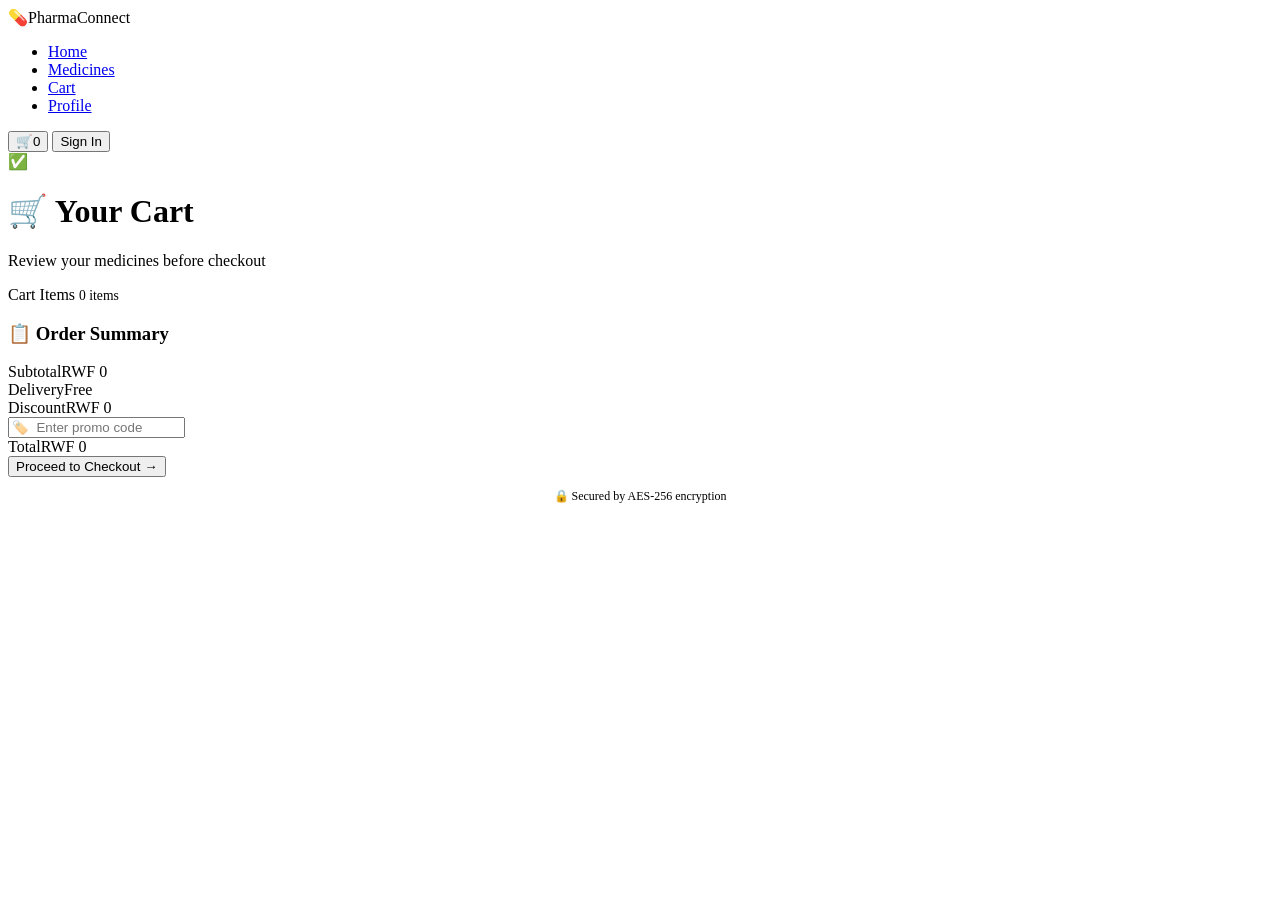
==== Frontend/cart.html @ b7d09fcd "Add PharmaConnect website" ====
<!DOCTYPE html>
<html lang="en">
<head>
  <meta charset="UTF-8"/>
  <meta name="viewport" content="width=device-width, initial-scale=1.0"/>
  <title>PharmaConnect — Cart</title>
  <link href="https://fonts.googleapis.com/css2?family=Syne:wght@400;600;700;800&family=DM+Sans:wght@300;400;500&display=swap" rel="stylesheet"/>
  <link rel="stylesheet" href="../css/style.css"/>
  
  
  
</head>
<body>

<nav>
  <div class="nav-logo" onclick="window.location='index.html'">
    <span>💊</span>Pharma<span>Connect</span>
  </div>
  <ul class="nav-links">
    <li><a href="index.html">Home</a></li>
    <li><a href="medicine.html">Medicines</a></li>
    <li><a href="cart.html" class="active">Cart</a></li>
    <li><a href="profile.html">Profile</a></li>
  </ul>
  <div class="nav-right">
    <button class="cart-btn" onclick="window.location='cart.html'">🛒<span class="cart-badge" id="cart-count">0</span></button>
    <button class="btn-nav-login" onclick="window.location='login.html'">Sign In</button>
  </div>
</nav>

<div class="toast" id="toast"><span>✅</span><span id="toast-msg"></span></div>

<div class="page-header">
  <h1>🛒 Your Cart</h1>
  <p>Review your medicines before checkout</p>
</div>

<div class="cart-layout">
  <div>
    <div class="cart-items-wrap">
      <div class="cart-items-header">
        <span>Cart Items</span>
        <span id="cart-item-count" style="font-size:.85rem;color:var(--gray-500);font-weight:500;">0 items</span>
      </div>
      <div id="cart-items-list"></div>
    </div>
  </div>
  <div>
    <div class="order-summary">
      <h3>📋 Order Summary</h3>
      <div class="summary-row"><span>Subtotal</span><span id="summary-sub">RWF 0</span></div>
      <div class="summary-row"><span>Delivery</span><span style="color:var(--green)">Free</span></div>
      <div class="summary-row"><span>Discount</span><span>RWF 0</span></div>
      <input class="promo-input" type="text" placeholder="🏷️  Enter promo code">
      <div class="summary-row total"><span>Total</span><span id="summary-total">RWF 0</span></div>
      <button class="checkout-btn" onclick="checkout()">Proceed to Checkout →</button>
      <p style="font-size:.75rem;color:var(--gray-500);text-align:center;margin-top:12px;">🔒 Secured by AES-256 encryption</p>
    </div>
  </div>
</div>

<script src="../js/cart.js"></script>
</body>
</html>
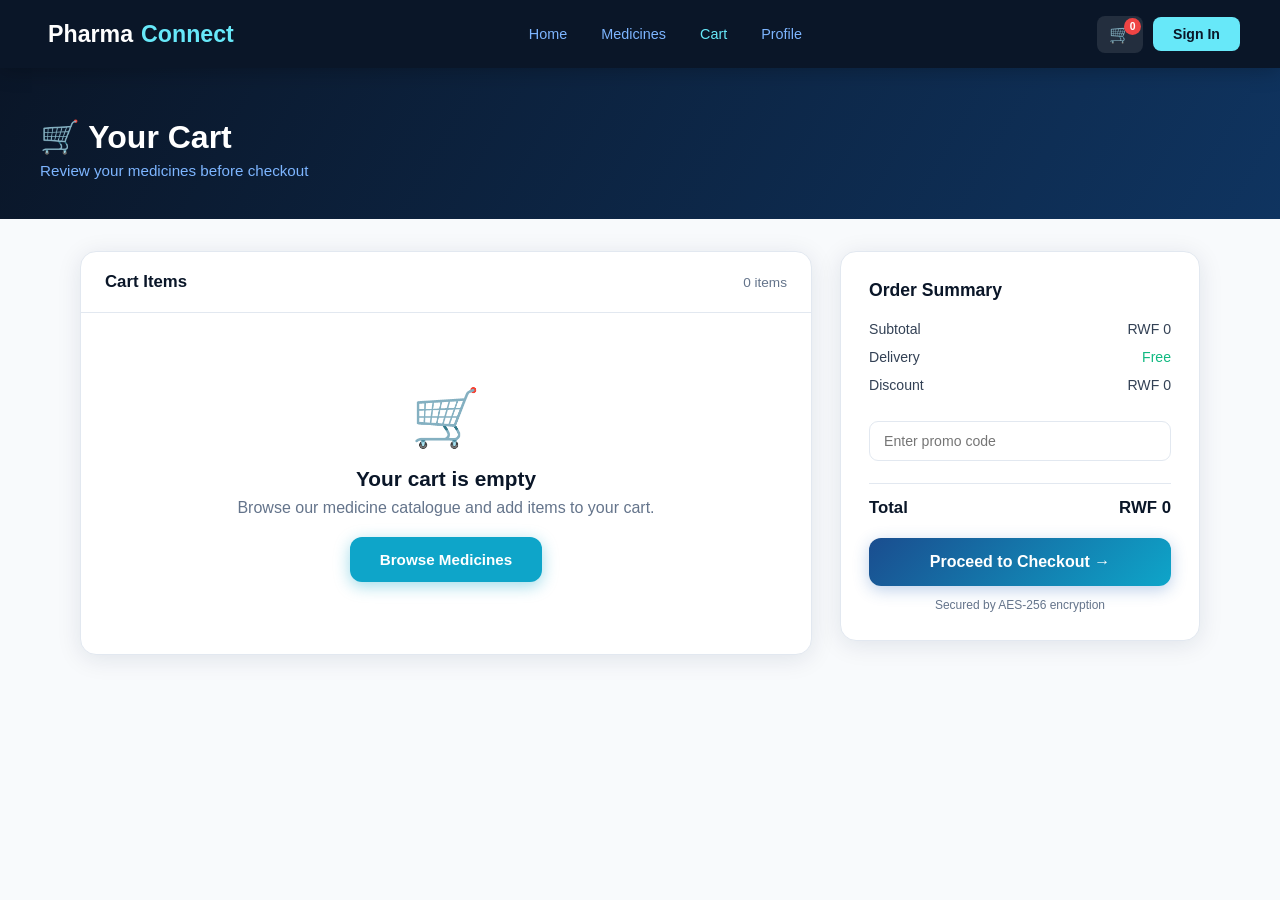
==== commit bdc718ad: "made some changes" ====
--- a/Frontend/cart.html
+++ b/Frontend/cart.html
@@ -14,7 +14,7 @@
 
 <nav>
   <div class="nav-logo" onclick="window.location='index.html'">
-    <span>💊</span>Pharma<span>Connect</span>
+    <span></span>Pharma<span>Connect</span>
   </div>
   <ul class="nav-links">
     <li><a href="index.html">Home</a></li>
@@ -28,7 +28,7 @@
   </div>
 </nav>
 
-<div class="toast" id="toast"><span>✅</span><span id="toast-msg"></span></div>
+<div class="toast" id="toast"><span></span><span id="toast-msg"></span></div>
 
 <div class="page-header">
   <h1>🛒 Your Cart</h1>
@@ -47,14 +47,14 @@
   </div>
   <div>
     <div class="order-summary">
-      <h3>📋 Order Summary</h3>
+      <h3>Order Summary</h3>
       <div class="summary-row"><span>Subtotal</span><span id="summary-sub">RWF 0</span></div>
       <div class="summary-row"><span>Delivery</span><span style="color:var(--green)">Free</span></div>
       <div class="summary-row"><span>Discount</span><span>RWF 0</span></div>
-      <input class="promo-input" type="text" placeholder="🏷️  Enter promo code">
+      <input class="promo-input" type="text" placeholder="Enter promo code">
       <div class="summary-row total"><span>Total</span><span id="summary-total">RWF 0</span></div>
       <button class="checkout-btn" onclick="checkout()">Proceed to Checkout →</button>
-      <p style="font-size:.75rem;color:var(--gray-500);text-align:center;margin-top:12px;">🔒 Secured by AES-256 encryption</p>
+      <p style="font-size:.75rem;color:var(--gray-500);text-align:center;margin-top:12px;">Secured by AES-256 encryption</p>
     </div>
   </div>
 </div>
--- a/css/style.css
+++ b/css/style.css
@@ -0,0 +1,425 @@
+/* ══════════════════════════════════════════════
+   style.css — PharmaConnect (All Pages)
+   ══════════════════════════════════════════════ */
+
+/* ── Variables & Reset ── */
+:root {
+  --blue-900: #0a1628;
+  --blue-800: #0d2240;
+  --blue-700: #0f3460;
+  --blue-600: #1a4d8f;
+  --blue-500: #2563b8;
+  --blue-400: #3b82f6;
+  --blue-300: #7db5ff;
+  --blue-100: #dbeafe;
+  --teal: #0ea5c9;
+  --teal-light: #67e8f9;
+  --white: #ffffff;
+  --gray-50: #f8fafc;
+  --gray-100: #f0f4f8;
+  --gray-200: #e2e8f0;
+  --gray-500: #64748b;
+  --gray-700: #334155;
+  --gray-900: #0f172a;
+  --green: #10b981;
+  --orange: #f59e0b;
+  --red: #ef4444;
+  --font-head: 'Syne', sans-serif;
+  --font-body: 'DM Sans', sans-serif;
+  --radius: 16px;
+  --shadow: 0 4px 24px rgba(13,34,64,0.10);
+  --shadow-lg: 0 12px 48px rgba(13,34,64,0.18);
+}
+
+*, *::before, *::after { box-sizing: border-box; margin: 0; padding: 0; }
+
+body {
+  font-family: var(--font-body);
+  background: var(--gray-50);
+  color: var(--gray-900);
+  min-height: 100vh;
+}
+
+/* ── Shared Buttons ── */
+.btn-primary {
+  background: var(--teal);
+  color: var(--white);
+  font-family: var(--font-body);
+  font-size: 0.95rem;
+  font-weight: 600;
+  border: none;
+  border-radius: 12px;
+  padding: 14px 30px;
+  cursor: pointer;
+  transition: transform .15s, box-shadow .15s;
+  box-shadow: 0 4px 16px rgba(14,165,201,.4);
+}
+.btn-primary:hover { transform: translateY(-2px); box-shadow: 0 8px 24px rgba(14,165,201,.5); }
+
+.btn-outline {
+  background: transparent;
+  color: var(--white);
+  font-family: var(--font-body);
+  font-size: 0.95rem;
+  font-weight: 500;
+  border: 1px solid rgba(255,255,255,.35);
+  border-radius: 12px;
+  padding: 14px 30px;
+  cursor: pointer;
+  transition: background .2s;
+}
+.btn-outline:hover { background: rgba(255,255,255,.08); }
+
+.btn-cancel {
+  background: none;
+  border: 1px solid var(--gray-200);
+  border-radius: 12px;
+  padding: 10px 22px;
+  cursor: pointer;
+  font-size: .88rem;
+  font-family: var(--font-body);
+  color: var(--gray-700);
+}
+
+/* ── Page Header ── */
+.page-header {
+  background: linear-gradient(120deg, var(--blue-900), var(--blue-700));
+  padding: 50px 40px 40px;
+}
+.page-header h1 {
+  font-family: var(--font-head);
+  font-size: 2rem;
+  font-weight: 800;
+  color: var(--white);
+  margin-bottom: 6px;
+}
+.page-header p { color: var(--blue-300); font-size: 0.95rem; }
+
+/* ── Toast ── */
+.toast {
+  position: fixed;
+  bottom: 28px; right: 28px;
+  background: var(--blue-900);
+  color: var(--white);
+  padding: 14px 20px;
+  border-radius: 12px;
+  font-size: 0.88rem;
+  font-weight: 500;
+  box-shadow: var(--shadow-lg);
+  display: flex;
+  align-items: center;
+  gap: 10px;
+  z-index: 999;
+  transform: translateY(20px);
+  opacity: 0;
+  transition: all .3s ease;
+  pointer-events: none;
+}
+.toast.show { transform: translateY(0); opacity: 1; }
+
+/* ── Footer ── */
+footer {
+  background: var(--blue-900);
+  color: var(--blue-300);
+  text-align: center;
+  padding: 32px 40px;
+  font-size: 0.83rem;
+}
+footer strong { color: var(--teal-light); font-family: var(--font-head); }
+
+/* ══════════════════════
+   NAV
+   ══════════════════════ */
+nav {
+  background: var(--blue-900);
+  display: flex;
+  align-items: center;
+  justify-content: space-between;
+  padding: 0 40px;
+  height: 68px;
+  position: sticky;
+  top: 0;
+  z-index: 100;
+  box-shadow: 0 2px 20px rgba(0,0,0,0.25);
+}
+.nav-logo {
+  font-family: var(--font-head);
+  font-size: 1.45rem;
+  font-weight: 800;
+  color: var(--white);
+  cursor: pointer;
+  display: flex;
+  align-items: center;
+  gap: 8px;
+}
+.nav-logo span { color: var(--teal-light); }
+.nav-links { display: flex; gap: 6px; align-items: center; list-style: none; }
+.nav-links li a {
+  font-family: var(--font-body);
+  font-size: 0.9rem;
+  font-weight: 500;
+  color: var(--blue-300);
+  padding: 8px 14px;
+  border-radius: 8px;
+  text-decoration: none;
+  transition: color .2s, background .2s;
+}
+.nav-links li a:hover { color: var(--white); background: rgba(255,255,255,.08); }
+.nav-links li a.active { color: var(--teal-light); }
+.nav-right { display: flex; align-items: center; gap: 10px; }
+.btn-nav-login {
+  font-family: var(--font-body);
+  font-size: 0.88rem;
+  font-weight: 600;
+  color: var(--blue-900);
+  background: var(--teal-light);
+  border: none;
+  border-radius: 8px;
+  padding: 9px 20px;
+  cursor: pointer;
+  transition: opacity .2s;
+}
+.btn-nav-login:hover { opacity: .88; }
+.cart-btn {
+  background: rgba(255,255,255,.1);
+  border: none;
+  color: var(--white);
+  font-size: 1.1rem;
+  padding: 8px 12px;
+  border-radius: 8px;
+  cursor: pointer;
+  position: relative;
+  transition: background .2s;
+}
+.cart-btn:hover { background: rgba(255,255,255,.18); }
+.cart-badge {
+  position: absolute;
+  top: 2px; right: 2px;
+  background: var(--red);
+  color: #fff;
+  font-size: 0.65rem;
+  font-weight: 700;
+  width: 17px; height: 17px;
+  border-radius: 50%;
+  display: flex; align-items: center; justify-content: center;
+}
+
+/* ══════════════════════
+   HOME PAGE
+   ══════════════════════ */
+body.home { background: var(--blue-900); }
+
+.hero {
+  background: linear-gradient(135deg, var(--blue-900) 0%, var(--blue-700) 55%, var(--blue-500) 100%);
+  padding: 0 40px;
+  text-align: center;
+  position: relative;
+  overflow: hidden;
+  min-height: calc(100vh - 68px);
+  display: flex;
+  flex-direction: column;
+  align-items: center;
+  justify-content: center;
+}
+.hero::before {
+  content: '';
+  position: absolute; inset: 0;
+  background: radial-gradient(ellipse 70% 60% at 70% 40%, rgba(14,165,201,.18) 0%, transparent 70%);
+}
+.hero-tag {
+  display: inline-flex;
+  align-items: center;
+  gap: 6px;
+  background: rgba(103,232,249,.12);
+  border: 1px solid rgba(103,232,249,.3);
+  color: var(--teal-light);
+  font-size: 0.8rem;
+  font-weight: 600;
+  letter-spacing: .08em;
+  text-transform: uppercase;
+  padding: 6px 14px;
+  border-radius: 100px;
+  margin-bottom: 24px;
+  position: relative;
+}
+.hero h1 {
+  font-family: var(--font-head);
+  font-size: clamp(2.2rem, 5vw, 3.6rem);
+  font-weight: 800;
+  color: var(--white);
+  line-height: 1.12;
+  margin-bottom: 20px;
+  position: relative;
+}
+.hero h1 em { color: var(--teal-light); font-style: normal; }
+.hero p {
+  font-size: 1.1rem;
+  color: var(--blue-100);
+  max-width: 560px;
+  margin: 0 auto 36px;
+  line-height: 1.65;
+  font-weight: 300;
+  position: relative;
+}
+.hero-btns { display: flex; gap: 14px; justify-content: center; flex-wrap: wrap; position: relative; }
+
+/* ══════════════════════
+   MEDICINE PAGE
+   ══════════════════════ */
+.medicine-layout {
+  display: grid;
+  grid-template-columns: 250px 1fr;
+  gap: 28px;
+  padding: 32px 40px;
+  max-width: 1300px;
+  margin: 0 auto;
+}
+.filter-sidebar {
+  background: var(--white);
+  border-radius: var(--radius);
+  padding: 24px;
+  box-shadow: var(--shadow);
+  height: fit-content;
+  border: 1px solid var(--gray-200);
+}
+.filter-sidebar h3 { font-family: var(--font-head); font-size: 1rem; font-weight: 700; color: var(--blue-900); margin-bottom: 16px; }
+.filter-label { font-size: .82rem !important; color: var(--gray-500) !important; font-weight: 600 !important; letter-spacing: .06em; text-transform: uppercase; margin-bottom: 10px !important; }
+.filter-group { margin-bottom: 24px; }
+.filter-group label { display: flex; align-items: center; gap: 9px; font-size: 0.88rem; color: var(--gray-700); cursor: pointer; padding: 5px 0; }
+.filter-group input[type=checkbox] { accent-color: var(--blue-500); width: 15px; height: 15px; }
+.price-range { width: 100%; accent-color: var(--blue-500); margin-top: 8px; }
+.filter-tag { display: inline-block; background: var(--blue-100); color: var(--blue-700); font-size: 0.78rem; font-weight: 600; padding: 4px 10px; border-radius: 100px; margin: 3px 3px 3px 0; cursor: pointer; transition: background .2s; }
+.filter-tag:hover, .filter-tag.active { background: var(--blue-500); color: var(--white); }
+.search-bar-wrap { display: flex; gap: 12px; margin-bottom: 28px; align-items: center; }
+.search-input { flex: 1; padding: 12px 18px; border: 1.5px solid var(--gray-200); border-radius: 10px; font-family: var(--font-body); font-size: 0.93rem; outline: none; transition: border-color .2s; background: var(--white); }
+.search-input:focus { border-color: var(--blue-400); }
+.sort-select { padding: 12px 14px; border: 1.5px solid var(--gray-200); border-radius: 10px; font-family: var(--font-body); font-size: 0.88rem; color: var(--gray-700); outline: none; cursor: pointer; background: var(--white); }
+.medicines-grid { display: grid; grid-template-columns: repeat(auto-fill, minmax(220px, 1fr)); gap: 20px; }
+.medicine-card { background: var(--white); border-radius: var(--radius); overflow: hidden; box-shadow: var(--shadow); border: 1px solid var(--gray-200); transition: transform .2s, box-shadow .2s; cursor: pointer; }
+.medicine-card:hover { transform: translateY(-4px); box-shadow: var(--shadow-lg); }
+.medicine-img { height: 160px; background: linear-gradient(135deg, #dbeafe, #eff6ff); display: flex; align-items: center; justify-content: center; position: relative; font-size: 3.5rem; }
+.medicine-badge { position: absolute; top: 10px; left: 10px; background: var(--green); color: #fff; font-size: 0.7rem; font-weight: 700; padding: 3px 8px; border-radius: 100px; }
+.medicine-badge.rx { background: var(--blue-500); }
+.medicine-badge.low { background: var(--orange); }
+.medicine-info { padding: 16px; }
+.medicine-info h4 { font-family: var(--font-head); font-size: 0.95rem; font-weight: 700; color: var(--blue-900); margin-bottom: 4px; }
+.medicine-info .brand { font-size: 0.78rem; color: var(--gray-500); margin-bottom: 10px; }
+.medicine-footer { display: flex; justify-content: space-between; align-items: center; margin-top: 12px; }
+.medicine-price { font-family: var(--font-head); font-size: 1.05rem; font-weight: 800; color: var(--blue-700); }
+.add-cart-btn { background: var(--blue-500); color: #fff; border: none; border-radius: 8px; padding: 7px 14px; font-size: 0.8rem; font-weight: 600; cursor: pointer; transition: background .2s; font-family: var(--font-body); }
+.add-cart-btn:hover { background: var(--blue-700); }
+.stock-indicator { font-size: 0.75rem; font-weight: 500; }
+.stock-indicator.in  { color: var(--green); }
+.stock-indicator.low { color: var(--orange); }
+.stock-indicator.out { color: var(--red); }
+
+/* ══════════════════════
+   CART PAGE
+   ══════════════════════ */
+.cart-layout { display: grid; grid-template-columns: 1fr 360px; gap: 28px; padding: 32px 40px; max-width: 1200px; margin: 0 auto; }
+.cart-items-wrap { background: var(--white); border-radius: var(--radius); box-shadow: var(--shadow); border: 1px solid var(--gray-200); overflow: hidden; }
+.cart-items-header { padding: 20px 24px; border-bottom: 1px solid var(--gray-200); font-family: var(--font-head); font-size: 1.05rem; font-weight: 700; color: var(--blue-900); display: flex; justify-content: space-between; align-items: center; }
+.cart-item { display: flex; align-items: center; gap: 16px; padding: 16px 24px; border-bottom: 1px solid var(--gray-100); transition: background .15s; }
+.cart-item:hover { background: var(--gray-50); }
+.cart-item-icon { width: 58px; height: 58px; border-radius: 12px; background: linear-gradient(135deg, var(--blue-100), #dbeafe); display: flex; align-items: center; justify-content: center; font-size: 1.8rem; flex-shrink: 0; }
+.cart-item-info { flex: 1; }
+.cart-item-info h4 { font-family: var(--font-head); font-size: 0.93rem; font-weight: 700; color: var(--blue-900); margin-bottom: 3px; }
+.cart-item-info p { font-size: 0.8rem; color: var(--gray-500); }
+.qty-control { display: flex; align-items: center; gap: 8px; }
+.qty-btn { width: 28px; height: 28px; border-radius: 7px; border: 1.5px solid var(--gray-200); background: var(--white); cursor: pointer; font-size: 1rem; font-weight: 700; display: flex; align-items: center; justify-content: center; color: var(--blue-700); transition: border-color .2s, background .2s; }
+.qty-btn:hover { border-color: var(--blue-400); background: var(--blue-100); }
+.qty-value { font-family: var(--font-head); font-weight: 700; font-size: 0.95rem; min-width: 20px; text-align: center; }
+.item-total { font-family: var(--font-head); font-weight: 800; font-size: 1rem; color: var(--blue-700); min-width: 70px; text-align: right; }
+.remove-btn { background: none; border: none; cursor: pointer; color: var(--gray-500); font-size: 1rem; padding: 4px; border-radius: 6px; transition: color .2s, background .2s; }
+.remove-btn:hover { color: var(--red); background: #fff1f1; }
+.cart-empty { padding: 72px 40px; text-align: center; color: var(--gray-500); }
+.cart-empty .empty-icon { font-size: 3.5rem; margin-bottom: 16px; }
+.cart-empty h3 { font-family: var(--font-head); font-size: 1.3rem; font-weight: 700; color: var(--blue-900); margin-bottom: 8px; }
+.order-summary { background: var(--white); border-radius: var(--radius); box-shadow: var(--shadow); border: 1px solid var(--gray-200); padding: 28px; height: fit-content; position: sticky; top: 88px; }
+.order-summary h3 { font-family: var(--font-head); font-size: 1.1rem; font-weight: 700; color: var(--blue-900); margin-bottom: 20px; }
+.summary-row { display: flex; justify-content: space-between; font-size: 0.88rem; margin-bottom: 12px; color: var(--gray-700); }
+.summary-row.total { font-family: var(--font-head); font-size: 1.05rem; font-weight: 800; color: var(--blue-900); border-top: 1.5px solid var(--gray-200); padding-top: 14px; margin-top: 6px; }
+.promo-input { width: 100%; padding: 11px 14px; border: 1.5px solid var(--gray-200); border-radius: 9px; font-family: var(--font-body); font-size: 0.88rem; margin: 16px 0; outline: none; }
+.promo-input:focus { border-color: var(--blue-400); }
+.checkout-btn { width: 100%; background: linear-gradient(135deg, var(--blue-600), var(--teal)); color: var(--white); border: none; border-radius: 12px; padding: 15px; font-family: var(--font-head); font-size: 1rem; font-weight: 700; cursor: pointer; transition: opacity .2s; margin-top: 8px; box-shadow: 0 4px 16px rgba(37,99,184,.3); }
+.checkout-btn:hover { opacity: .9; }
+
+/* ══════════════════════
+   PROFILE PAGE
+   ══════════════════════ */
+.profile-layout { display: grid; grid-template-columns: 300px 1fr; gap: 28px; padding: 32px 40px; max-width: 1200px; margin: 0 auto; }
+.profile-card { background: var(--white); border-radius: var(--radius); box-shadow: var(--shadow); border: 1px solid var(--gray-200); overflow: hidden; height: fit-content; }
+.profile-cover { height: 100px; background: linear-gradient(135deg, var(--blue-700), var(--teal)); }
+.profile-avatar-wrap { padding: 0 24px 24px; text-align: center; margin-top: -38px; }
+.profile-avatar { width: 76px; height: 76px; border-radius: 50%; background: linear-gradient(135deg, var(--blue-500), var(--teal)); border: 4px solid var(--white); margin: 0 auto 12px; display: flex; align-items: center; justify-content: center; font-size: 1.9rem; box-shadow: var(--shadow); }
+.profile-name { font-family: var(--font-head); font-size: 1.15rem; font-weight: 800; color: var(--blue-900); }
+.profile-email { font-size: 0.82rem; color: var(--gray-500); margin-top: 3px; }
+.profile-badge { display: inline-block; background: var(--blue-100); color: var(--blue-700); font-size: 0.75rem; font-weight: 700; padding: 4px 12px; border-radius: 100px; margin: 10px 0; }
+.profile-nav { border-top: 1px solid var(--gray-200); }
+.profile-nav-item { display: flex; align-items: center; gap: 12px; padding: 14px 24px; cursor: pointer; font-size: 0.88rem; font-weight: 500; color: var(--gray-700); transition: background .15s, color .15s; border-left: 3px solid transparent; }
+.profile-nav-item:hover { background: var(--gray-50); color: var(--blue-700); }
+.profile-nav-item.active { background: var(--blue-100); color: var(--blue-700); border-left-color: var(--blue-500); font-weight: 600; }
+.profile-content { display: flex; flex-direction: column; gap: 20px; }
+.content-card { background: var(--white); border-radius: var(--radius); box-shadow: var(--shadow); border: 1px solid var(--gray-200); overflow: hidden; }
+.content-card-header { padding: 20px 28px; border-bottom: 1px solid var(--gray-200); font-family: var(--font-head); font-size: 1rem; font-weight: 700; color: var(--blue-900); display: flex; justify-content: space-between; align-items: center; }
+.edit-btn { font-size: 0.82rem; font-weight: 600; color: var(--blue-500); background: none; border: none; cursor: pointer; padding: 5px 12px; border-radius: 7px; transition: background .15s; }
+.edit-btn:hover { background: var(--blue-100); }
+.info-grid { display: grid; grid-template-columns: 1fr 1fr; gap: 20px; padding: 24px 28px; }
+.info-field label { font-size: 0.78rem; font-weight: 600; color: var(--gray-500); letter-spacing: .06em; text-transform: uppercase; display: block; }
+.info-field .value { font-size: 0.93rem; color: var(--gray-900); margin-top: 5px; }
+.form-input { width: 100%; padding: 10px 14px; border: 1.5px solid var(--gray-200); border-radius: 9px; font-family: var(--font-body); font-size: 0.9rem; margin-top: 5px; outline: none; transition: border-color .2s; }
+.form-input:focus { border-color: var(--blue-400); }
+.order-history-list { padding: 8px 28px 20px; }
+.order-row { display: flex; align-items: center; gap: 16px; padding: 14px 0; border-bottom: 1px solid var(--gray-100); }
+.order-row:last-child { border-bottom: none; }
+.order-icon { width: 42px; height: 42px; border-radius: 10px; background: var(--blue-100); display: flex; align-items: center; justify-content: center; font-size: 1.1rem; flex-shrink: 0; }
+.order-info { flex: 1; }
+.order-info h4 { font-size: 0.88rem; font-weight: 600; color: var(--blue-900); }
+.order-info p { font-size: 0.78rem; color: var(--gray-500); margin-top: 2px; }
+.order-status { font-size: 0.75rem; font-weight: 700; padding: 4px 10px; border-radius: 100px; }
+.order-status.delivered  { background: #d1fae5; color: #065f46; }
+.order-status.processing { background: #dbeafe; color: var(--blue-700); }
+.order-status.shipped    { background: #fef3c7; color: #92400e; }
+.allergy-tag { background: #fee2e2; color: #991b1b; padding: 6px 14px; border-radius: 100px; font-size: .82rem; font-weight: 600; }
+.btn-logout { background: none; border: 1px solid var(--red); color: var(--red); border-radius: 9px; padding: 10px 20px; cursor: pointer; font-size: .88rem; font-weight: 600; }
+
+/* ══════════════════════
+   LOGIN PAGE
+   ══════════════════════ */
+.auth-page { min-height: calc(100vh - 68px); display: flex; align-items: center; justify-content: center; background: linear-gradient(135deg, var(--blue-900) 0%, var(--blue-700) 50%, var(--blue-600) 100%); padding: 40px 20px; position: relative; overflow: hidden; }
+.auth-page::before { content: ''; position: absolute; inset: 0; background: radial-gradient(ellipse 60% 80% at 80% 20%, rgba(14,165,201,.15) 0%, transparent 60%); }
+.auth-card { background: var(--white); border-radius: 24px; padding: 48px 44px; width: 100%; max-width: 440px; box-shadow: 0 24px 64px rgba(0,0,0,.25); position: relative; z-index: 1; }
+.auth-logo { font-family: var(--font-head); font-size: 1.35rem; font-weight: 800; color: var(--blue-900); text-align: center; margin-bottom: 6px; }
+.auth-logo span { color: var(--teal); }
+.auth-sub { text-align: center; font-size: 0.88rem; color: var(--gray-500); margin-bottom: 32px; }
+.auth-tabs { display: flex; background: var(--gray-100); border-radius: 10px; padding: 4px; margin-bottom: 28px; }
+.auth-tab { flex: 1; padding: 9px; text-align: center; font-size: 0.88rem; font-weight: 600; color: var(--gray-500); cursor: pointer; border-radius: 7px; transition: background .2s, color .2s; font-family: var(--font-body); border: none; background: none; }
+.auth-tab.active { background: var(--white); color: var(--blue-700); box-shadow: 0 2px 8px rgba(0,0,0,.08); }
+.form-group { margin-bottom: 18px; }
+.form-group label { display: block; font-size: 0.82rem; font-weight: 600; color: var(--gray-700); margin-bottom: 6px; }
+.form-group input { width: 100%; padding: 12px 16px; border: 1.5px solid var(--gray-200); border-radius: 10px; font-family: var(--font-body); font-size: 0.93rem; outline: none; transition: border-color .2s, box-shadow .2s; color: var(--gray-900); }
+.form-group input:focus { border-color: var(--blue-400); box-shadow: 0 0 0 3px rgba(59,130,246,.12); }
+.form-row { display: grid; grid-template-columns: 1fr 1fr; gap: 16px; }
+.forgot-link { font-size: 0.82rem; color: var(--blue-500); text-decoration: none; float: right; }
+.auth-btn { width: 100%; background: linear-gradient(135deg, var(--blue-600), var(--teal)); color: var(--white); border: none; border-radius: 12px; padding: 14px; font-family: var(--font-head); font-size: 1rem; font-weight: 700; cursor: pointer; transition: opacity .2s; margin-top: 8px; box-shadow: 0 4px 16px rgba(37,99,184,.3); }
+.auth-btn:hover { opacity: .9; }
+.auth-divider { display: flex; align-items: center; gap: 12px; margin: 22px 0; font-size: 0.8rem; color: var(--gray-500); }
+.auth-divider::before, .auth-divider::after { content: ''; flex: 1; height: 1px; background: var(--gray-200); }
+.social-btn { width: 100%; display: flex; align-items: center; justify-content: center; gap: 10px; padding: 12px; border: 1.5px solid var(--gray-200); border-radius: 10px; background: var(--white); font-family: var(--font-body); font-size: 0.88rem; font-weight: 500; cursor: pointer; color: var(--gray-700); margin-bottom: 10px; transition: background .2s; }
+.social-btn:hover { background: var(--gray-50); }
+.auth-switch { text-align: center; font-size: 0.85rem; color: var(--gray-500); margin-top: 20px; }
+.auth-switch a { color: var(--blue-500); font-weight: 600; text-decoration: none; cursor: pointer; }
+
+/* ══════════════════════
+   RESPONSIVE
+   ══════════════════════ */
+@media (max-width: 900px) {
+  nav { padding: 0 20px; }
+  .medicine-layout, .cart-layout, .profile-layout { grid-template-columns: 1fr; padding: 20px; }
+  .filter-sidebar { display: none; }
+  .info-grid { grid-template-columns: 1fr; }
+}
+@media (max-width: 500px) {
+  .auth-card { padding: 36px 24px; }
+  .form-row { grid-template-columns: 1fr; }
+}
